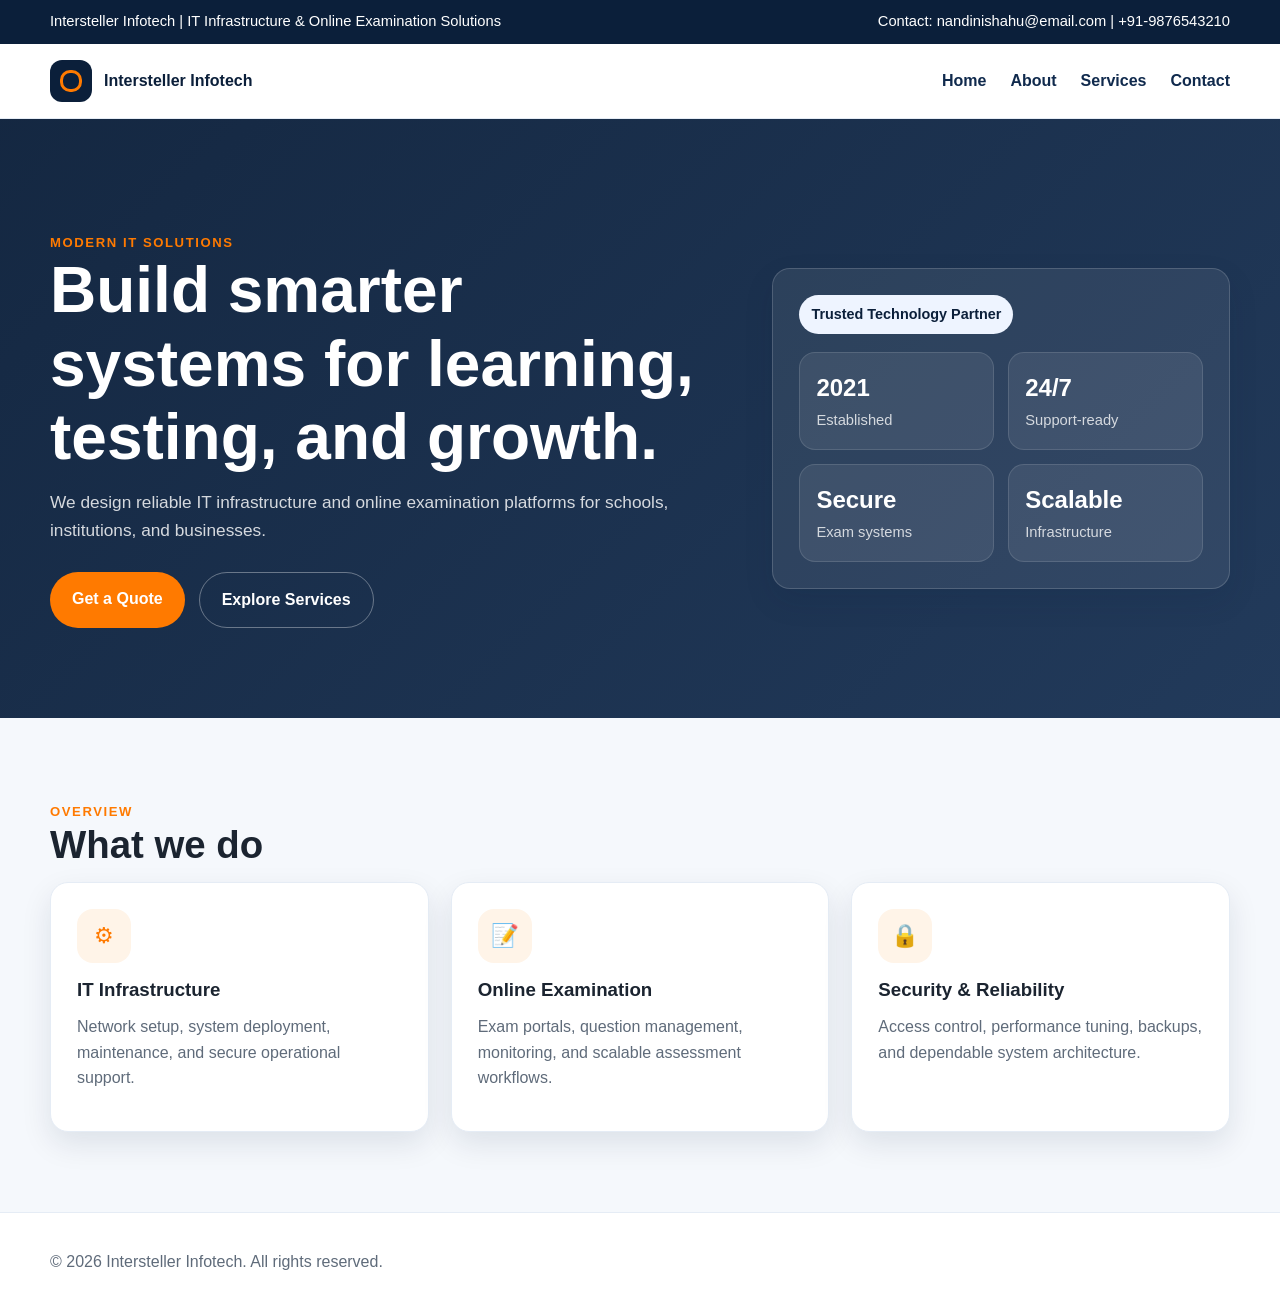
==== index.html @ d9973faf "Add static site pages and styles Add a basic static website for Intersteller Infotech: index.html, a" ====
<!doctype html>
<html lang="en">
<head>
  <meta charset="utf-8" />
  <meta name="viewport" content="width=device-width, initial-scale=1" />
  <title>Intersteller Infotech | Home</title>
  <meta name="description" content="IT infrastructure and online examination solutions for modern businesses and institutions." />
  <link rel="stylesheet" href="styles.css" />
</head>
<body>
  <div class="topbar">
    <div class="container wrap">
      <div>Intersteller Infotech | IT Infrastructure & Online Examination Solutions</div>
      <div>Contact: nandinishahu@email.com | +91-9876543210</div>
    </div>
  </div>

  <header>
    <div class="container nav">
      <a class="brand" href="index.html"><span class="logo"></span><span>Intersteller Infotech</span></a>
      <button class="menu-btn" id="menuBtn">☰</button>
      <nav>
        <ul id="navMenu">
          <li><a href="index.html">Home</a></li>
          <li><a href="about.html">About</a></li>
          <li><a href="services.html">Services</a></li>
          <li><a href="contact.html">Contact</a></li>
        </ul>
      </nav>
    </div>
  </header>

  <main>
    <section class="hero">
      <div class="container hero-grid">
        <div>
          <span class="eyebrow">Modern IT Solutions</span>
          <h1>Build smarter systems for learning, testing, and growth.</h1>
          <p class="lead">We design reliable IT infrastructure and online examination platforms for schools, institutions, and businesses.</p>
          <div class="hero-actions">
            <a class="btn" href="contact.html">Get a Quote</a>
            <a class="btn secondary" href="services.html">Explore Services</a>
          </div>
        </div>
        <div class="hero-card">
          <div class="pill">Trusted Technology Partner</div>
          <div class="stats">
            <div class="stat"><strong>2021</strong><span>Established</span></div>
            <div class="stat"><strong>24/7</strong><span>Support-ready</span></div>
            <div class="stat"><strong>Secure</strong><span>Exam systems</span></div>
            <div class="stat"><strong>Scalable</strong><span>Infrastructure</span></div>
          </div>
        </div>
      </div>
    </section>

    <section class="section">
      <div class="container">
        <span class="eyebrow">Overview</span>
        <h2>What we do</h2>
        <div class="grid-3">
          <div class="card">
            <div class="icon">⚙</div>
            <h3>IT Infrastructure</h3>
            <p>Network setup, system deployment, maintenance, and secure operational support.</p>
          </div>
          <div class="card">
            <div class="icon">📝</div>
            <h3>Online Examination</h3>
            <p>Exam portals, question management, monitoring, and scalable assessment workflows.</p>
          </div>
          <div class="card">
            <div class="icon">🔒</div>
            <h3>Security & Reliability</h3>
            <p>Access control, performance tuning, backups, and dependable system architecture.</p>
          </div>
        </div>
      </div>
    </section>
  </main>

  <footer><div class="container">© 2026 Intersteller Infotech. All rights reserved.</div></footer>

  <script>
    const menuBtn = document.getElementById('menuBtn');
    const navMenu = document.getElementById('navMenu');
    menuBtn.addEventListener('click', () => navMenu.classList.toggle('open'));
  </script>
</body>
</html>
---- styles.css ----
:root{
  --navy:#0b1f3a;
  --navy-2:#102a4d;
  --orange:#ff7a00;
  --white:#ffffff;
  --bg:#f5f8fc;
  --text:#1b2430;
  --muted:#5f6b7a;
  --card:#ffffff;
  --border:#e5ecf5;
  --shadow:0 12px 30px rgba(11,31,58,.10);
  --radius:18px;
  --max:1180px;
}
*{box-sizing:border-box}
html{scroll-behavior:smooth}
body{margin:0;font-family:Arial,Helvetica,sans-serif;color:var(--text);background:var(--bg);line-height:1.6}
a{text-decoration:none;color:inherit}
img{max-width:100%;display:block}
.container{width:min(var(--max), calc(100% - 32px)); margin:auto}
.btn{display:inline-block;padding:14px 22px;border-radius:999px;background:var(--orange);color:#fff;font-weight:700;border:0;cursor:pointer}
.btn.secondary{background:transparent;border:1px solid rgba(255,255,255,.35)}
.btn.dark{background:var(--navy)}
.section{padding:80px 0}
.eyebrow{color:var(--orange);font-weight:700;text-transform:uppercase;letter-spacing:.12em;font-size:.82rem}
h1,h2,h3{line-height:1.15;margin:0 0 14px}
h1{font-size:clamp(2.2rem, 5vw, 4.5rem)}
h2{font-size:clamp(1.7rem, 3vw, 2.6rem)}
p{margin:0 0 14px;color:var(--muted)}
.topbar{background:var(--navy);color:#fff;font-size:.92rem;padding:10px 0}
.topbar .wrap{display:flex;justify-content:space-between;gap:12px;align-items:center;flex-wrap:wrap}
header{position:sticky;top:0;z-index:50;background:rgba(255,255,255,.92);backdrop-filter:blur(12px);border-bottom:1px solid var(--border)}
.nav{display:flex;align-items:center;justify-content:space-between;gap:20px;padding:16px 0}
.brand{display:flex;align-items:center;gap:12px;font-weight:800;color:var(--navy)}
.logo{width:42px;height:42px;border-radius:12px;background:var(--navy);position:relative;overflow:hidden}
.logo:before{content:"";position:absolute;inset:10px;border:3px solid var(--orange);border-radius:10px}
nav ul{list-style:none;display:flex;gap:24px;padding:0;margin:0;color:var(--navy-2);font-weight:600}
.menu-btn{display:none}

.hero{
  background:linear-gradient(135deg, rgba(11,31,58,.96), rgba(16,42,77,.92));
  color:#fff;padding:110px 0 90px;
}
.hero-grid{display:grid;grid-template-columns:1.2fr .8fr;gap:36px;align-items:center}
.hero .lead{font-size:1.08rem;color:rgba(255,255,255,.82);max-width:640px}
.hero-actions{display:flex;gap:14px;flex-wrap:wrap;margin-top:28px}
.hero-card{background:rgba(255,255,255,.08);border:1px solid rgba(255,255,255,.16);border-radius:var(--radius);padding:26px;box-shadow:var(--shadow)}
.stats{display:grid;grid-template-columns:repeat(2,1fr);gap:14px;margin-top:18px}
.stat{background:rgba(255,255,255,.08);border:1px solid rgba(255,255,255,.12);border-radius:16px;padding:16px}
.stat strong{display:block;font-size:1.5rem;color:#fff}
.stat span{font-size:.92rem;color:rgba(255,255,255,.78)}

.grid-3{display:grid;grid-template-columns:repeat(3,1fr);gap:22px}
.grid-2{display:grid;grid-template-columns:repeat(2,1fr);gap:22px}
.card{background:var(--card);border:1px solid var(--border);border-radius:var(--radius);padding:26px;box-shadow:var(--shadow)}
.icon{width:54px;height:54px;border-radius:16px;background:#fff4e8;display:grid;place-items:center;color:var(--orange);font-size:1.4rem;margin-bottom:16px}
.pill{display:inline-block;padding:8px 12px;border-radius:999px;background:#eef4ff;color:var(--navy);font-size:.9rem;font-weight:700}
.split{display:grid;grid-template-columns:1fr 1fr;gap:26px;align-items:center}
.feature-list{display:grid;gap:12px;margin-top:18px}
.feature{display:flex;gap:12px;align-items:flex-start;background:#fff;border:1px solid var(--border);border-radius:14px;padding:14px 16px}
.check{width:24px;height:24px;border-radius:50%;background:rgba(255,122,0,.12);color:var(--orange);display:grid;place-items:center;flex:0 0 auto;font-weight:900}
.cta{background:linear-gradient(135deg, var(--navy), var(--navy-2));color:#fff;border-radius:28px;padding:40px;box-shadow:var(--shadow)}
.cta p{color:rgba(255,255,255,.78)}
footer{padding:36px 0;color:var(--muted);border-top:1px solid var(--border);background:#fff}

.form{
  display:grid; gap:14px; margin-top:20px;
}
.input, textarea{
  width:100%; padding:14px 16px; border:1px solid var(--border); border-radius:14px;
  font:inherit; background:#fff;
}
textarea{min-height:160px; resize:vertical}

@media (max-width: 920px){
  .hero-grid,.split,.grid-3,.grid-2{grid-template-columns:1fr}
  nav ul{
    display:none; position:absolute; left:16px; right:16px; top:78px;
    background:#fff; border:1px solid var(--border); border-radius:18px;
    padding:14px; flex-direction:column; gap:14px; box-shadow:var(--shadow);
  }
  nav ul.open{display:flex}
  .menu-btn{
    display:inline-flex;align-items:center;justify-content:center;
    width:44px;height:44px;border-radius:12px;border:1px solid var(--border);
    background:#fff;font-size:1.2rem;
  }
  .nav{position:relative}
}
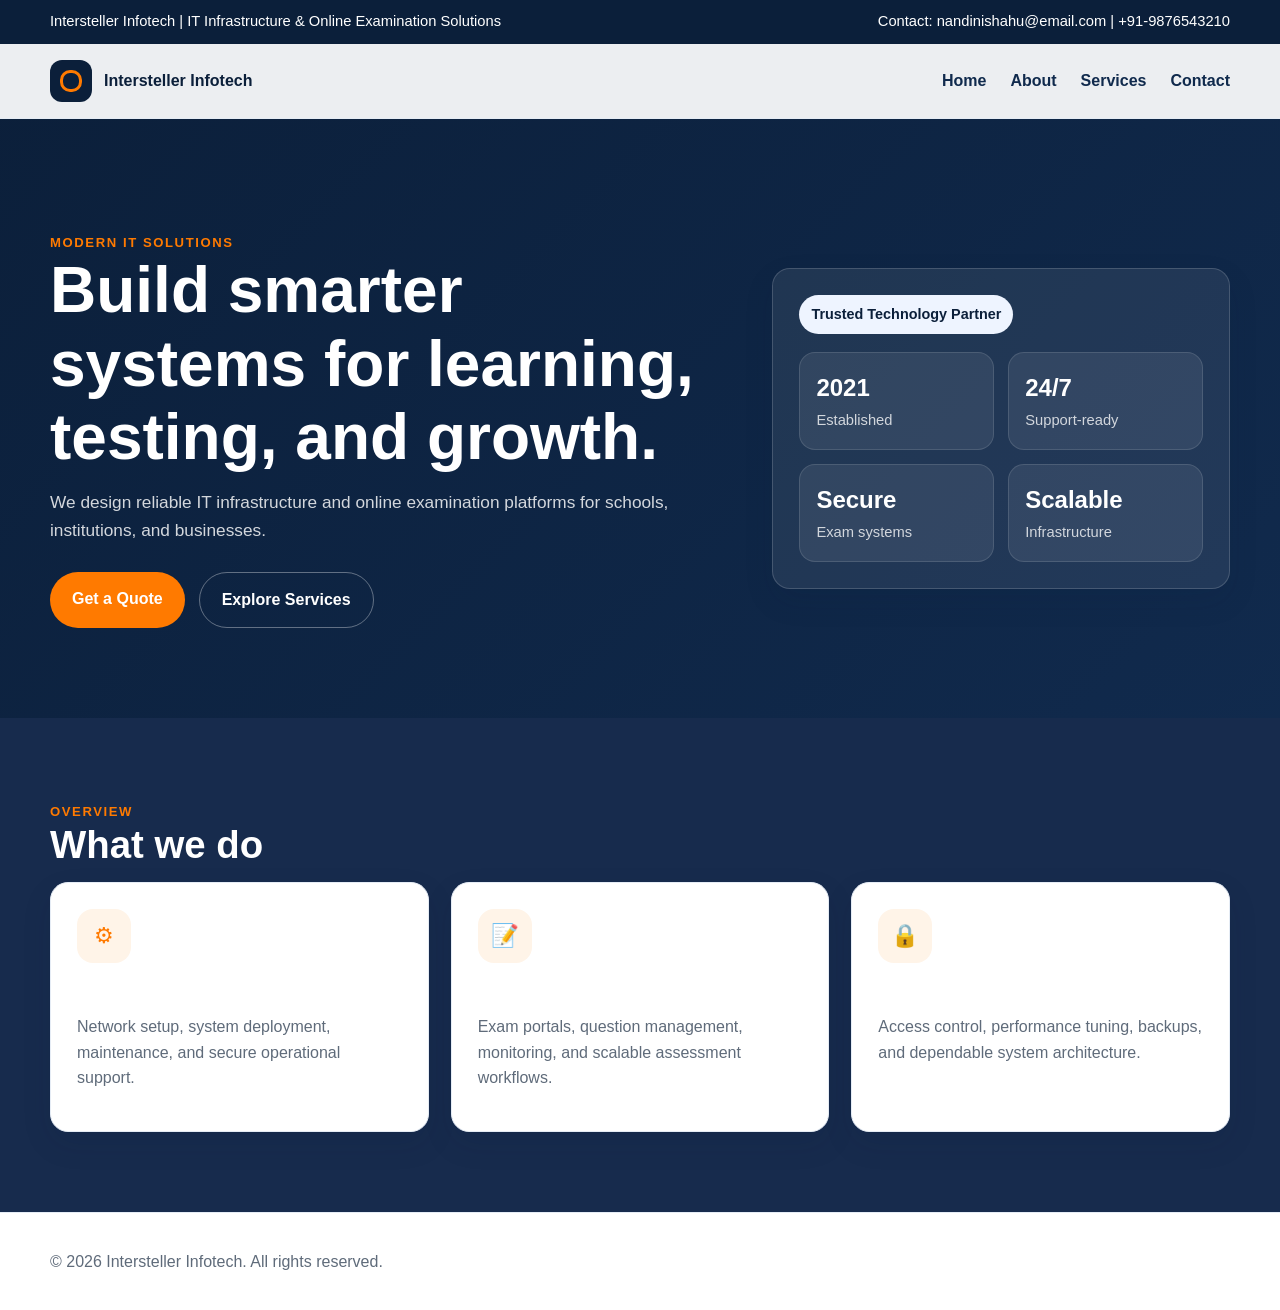
==== commit 57d6f552: "Update index.html" ====
--- a/index.html
+++ b/index.html
@@ -38,7 +38,7 @@
           <h1>Build smarter systems for learning, testing, and growth.</h1>
           <p class="lead">We design reliable IT infrastructure and online examination platforms for schools, institutions, and businesses.</p>
           <div class="hero-actions">
-            <a class="btn" href="contact.html">Get a Quote</a>
+            <a class="btn" href="quote.html">Get a Quote</a>
             <a class="btn secondary" href="services.html">Explore Services</a>
           </div>
         </div>
@@ -87,4 +87,4 @@
     menuBtn.addEventListener('click', () => navMenu.classList.toggle('open'));
   </script>
 </body>
-</html>+</html>
--- a/styles.css
+++ b/styles.css
@@ -86,4 +86,390 @@
     background:#fff;font-size:1.2rem;
   }
   .nav{position:relative}
-}+}
+/* ===========================
+   CONTACT PAGE
+=========================== */
+
+.contact-section{
+    background:#0f172a;
+    padding:80px 20px;
+}
+
+.contact-container{
+    max-width:1200px;
+    margin:auto;
+    display:grid;
+    grid-template-columns:1fr 1fr;
+    gap:50px;
+    align-items:center;
+}
+
+.contact-left h2{
+    color:#fff;
+    font-size:42px;
+    margin-bottom:15px;
+}
+
+.contact-left p{
+    color:#cbd5e1;
+    margin-bottom:35px;
+    line-height:28px;
+}
+
+.contact-info{
+    display:flex;
+    flex-direction:column;
+    gap:25px;
+}
+
+.info-box{
+    display:flex;
+    align-items:flex-start;
+    gap:20px;
+}
+
+.info-box i{
+    width:60px;
+    height:60px;
+    background:#2563eb;
+    color:#fff;
+    border-radius:50%;
+    display:flex;
+    justify-content:center;
+    align-items:center;
+    font-size:22px;
+}
+
+.info-box h4{
+    color:#fff;
+    margin:0 0 5px;
+}
+
+.info-box p{
+    margin:0;
+    color:#cbd5e1;
+}
+
+.contact-right{
+    background:#ffffff;
+    border-radius:18px;
+    padding:40px;
+    box-shadow:0 10px 30px rgba(0,0,0,.25);
+}
+
+.contact-right form{
+    display:flex;
+    flex-direction:column;
+    gap:20px;
+}
+
+.row{
+    display:grid;
+    grid-template-columns:1fr 1fr;
+    gap:20px;
+}
+
+.contact-right input,
+.contact-right textarea{
+    width:100%;
+    padding:16px;
+    border:1px solid #d1d5db;
+    border-radius:10px;
+    font-size:15px;
+    outline:none;
+    transition:.3s;
+}
+
+.contact-right input:focus,
+.contact-right textarea:focus{
+    border-color:#2563eb;
+}
+
+.contact-right textarea{
+    resize:none;
+}
+
+.contact-right button{
+    background:#2563eb;
+    color:#fff;
+    border:none;
+    padding:16px;
+    font-size:17px;
+    border-radius:10px;
+    cursor:pointer;
+    transition:.3s;
+}
+
+.contact-right button:hover{
+    background:#1d4ed8;
+}
+
+.active{
+    color:#2563eb;
+}
+
+@media(max-width:900px){
+
+.contact-container{
+grid-template-columns:1fr;
+}
+
+.row{
+grid-template-columns:1fr;
+}
+
+.contact-left h2{
+font-size:34px;
+}
+
+.contact-right{
+padding:25px;
+}
+
+}
+/* WORLD MAP */
+
+.map-bg{
+    position:relative;
+    width:100%;
+    height:260px;
+    margin-bottom:35px;
+    overflow:hidden;
+}
+
+.map-bg img{
+    width:100%;
+    height:100%;
+    object-fit:contain;
+    opacity:.18;
+    filter:brightness(2);
+}
+
+.circle{
+    position:absolute;
+    border-radius:50%;
+    background:#2563eb;
+    animation:pulse 2.5s infinite;
+}
+
+.one{
+    width:14px;
+    height:14px;
+    top:60px;
+    left:120px;
+}
+
+.two{
+    width:16px;
+    height:16px;
+    top:140px;
+    right:170px;
+}
+
+.three{
+    width:14px;
+    height:14px;
+    bottom:50px;
+    left:240px;
+}
+
+@keyframes pulse{
+
+0%{
+transform:scale(.8);
+box-shadow:0 0 0 0 rgba(37,99,235,.8);
+}
+
+70%{
+box-shadow:0 0 0 18px rgba(37,99,235,0);
+}
+
+100%{
+transform:scale(1);
+box-shadow:0 0 0 0 rgba(37,99,235,0);
+}
+
+}
+
+.contact-right{
+transition:.4s;
+}
+
+.contact-right:hover{
+transform:translateY(-8px);
+box-shadow:0 20px 40px rgba(0,0,0,.25);
+}
+
+.contact-right input:hover,
+.contact-right textarea:hover{
+border-color:#2563eb;
+}
+
+.contact-right button{
+font-weight:bold;
+letter-spacing:.5px;
+}
+
+.contact-right button:hover{
+transform:scale(1.03);
+}
+* {
+  margin: 0;
+  padding: 0;
+  box-sizing: border-box;
+  font-family: 'Segoe UI', Tahoma, Geneva, Verdana, sans-serif;
+}
+
+body {
+  background-color: #172b4d;
+  color: #ffffff;
+  min-height: 100vh;
+}
+
+/* Header Styling */
+.navbar {
+  display: flex;
+  justify-content: space-between;
+  align-items: center;
+  padding: 18px 80px;
+  background-color: #ffffff;
+  color: #0d1b2a;
+  box-shadow: 0 2px 10px rgba(0,0,0,0.1);
+}
+
+.logo {
+  display: flex;
+  align-items: center;
+  gap: 10px;
+}
+
+.logo-icon {
+  background: #0d1b2a;
+  color: #ff6b00;
+  border: 3px solid #ff6b00;
+  border-radius: 50%;
+  padding: 2px 8px;
+  font-weight: bold;
+}
+
+.navbar nav a {
+  margin-left: 25px;
+  text-decoration: none;
+  color: #0d1b2a;
+  font-weight: 600;
+  transition: color 0.3s;
+}
+
+.navbar nav a:hover {
+  color: #ff6b00;
+}
+
+/* Quote Section Styling */
+.quote-container {
+  display: flex;
+  justify-content: center;
+  align-items: center;
+  padding: 50px 20px;
+}
+
+.quote-card {
+  background-color: #1e3a5f;
+  padding: 40px;
+  border-radius: 12px;
+  max-width: 750px;
+  width: 100%;
+  box-shadow: 0 10px 30px rgba(0,0,0,0.3);
+  border: 1px solid rgba(255, 255, 255, 0.1);
+}
+
+.badge {
+  color: #ff6b00;
+  font-size: 0.85rem;
+  font-weight: 700;
+  text-transform: uppercase;
+  letter-spacing: 1px;
+}
+
+.quote-card h1 {
+  font-size: 2.2rem;
+  margin: 10px 0 8px 0;
+}
+
+.quote-card p {
+  color: #a0aec0;
+  margin-bottom: 30px;
+  font-size: 0.95rem;
+}
+
+/* Form Controls */
+.quote-form {
+  display: flex;
+  flex-direction: column;
+  gap: 20px;
+}
+
+.form-group-row {
+  display: flex;
+  gap: 20px;
+}
+
+.form-group {
+  display: flex;
+  flex-direction: column;
+  flex: 1;
+}
+
+.form-group label {
+  font-size: 0.85rem;
+  margin-bottom: 8px;
+  color: #e2e8f0;
+  font-weight: 500;
+}
+
+.form-group input, 
+.form-group select, 
+.form-group textarea {
+  padding: 12px 15px;
+  border-radius: 6px;
+  border: 1px solid #2d4a6f;
+  background-color: #172b4d;
+  color: #ffffff;
+  font-size: 0.95rem;
+  outline: none;
+  transition: border-color 0.3s;
+}
+
+.form-group input:focus, 
+.form-group select:focus, 
+.form-group textarea:focus {
+  border-color: #ff6b00;
+}
+
+.btn-submit {
+  background-color: #ff6b00;
+  color: #ffffff;
+  border: none;
+  padding: 14px 20px;
+  font-size: 1rem;
+  font-weight: 600;
+  border-radius: 25px;
+  cursor: pointer;
+  margin-top: 10px;
+  transition: background 0.3s, transform 0.2s;
+}
+
+.btn-submit:hover {
+  background-color: #e05e00;
+  transform: translateY(-2px);
+}
+
+/* Responsive Fix */
+@media (max-width: 600px) {
+  .form-group-row {
+    flex-direction: column;
+  }
+  .navbar {
+    padding: 15px 20px;
+  }
+}
